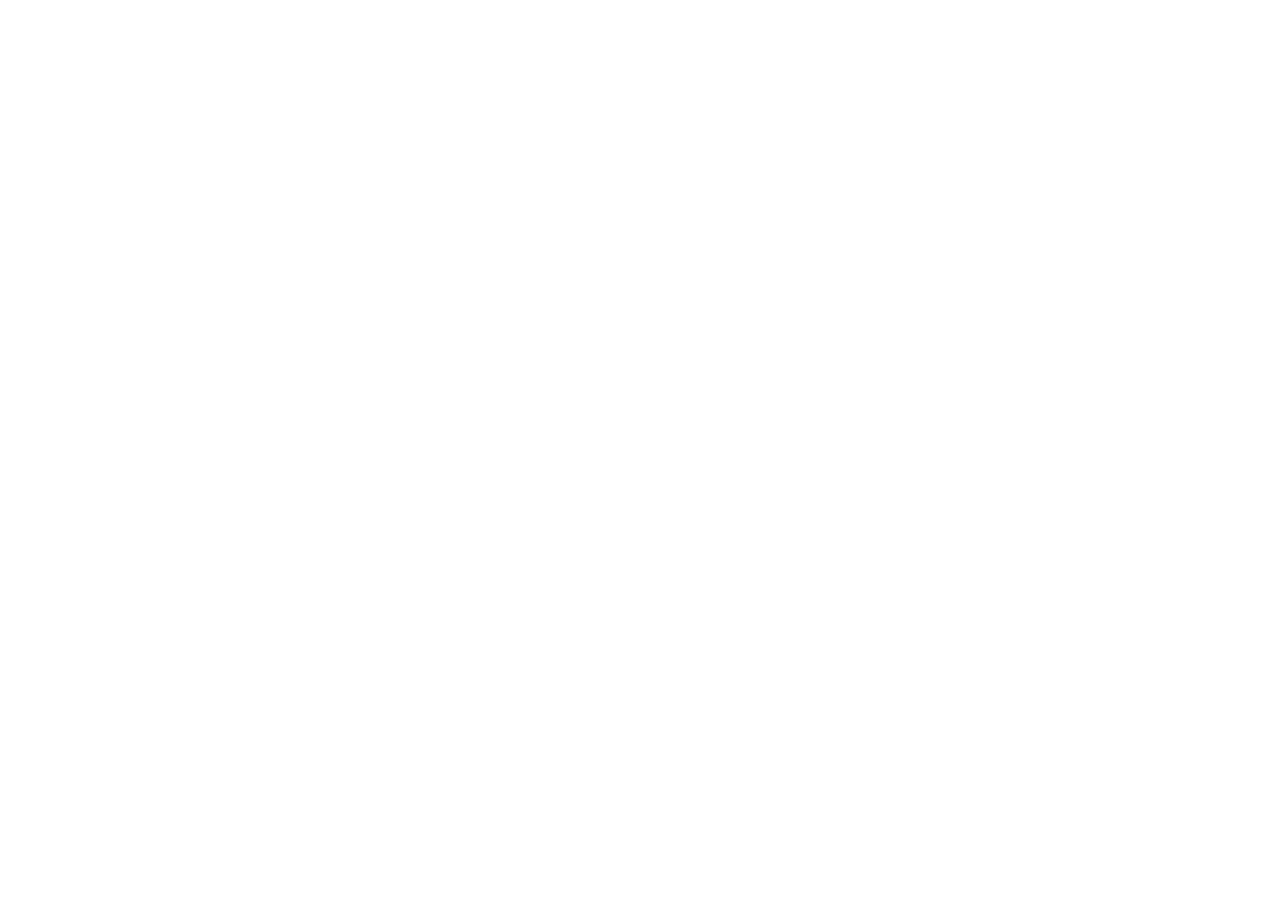
==== mockups/contact.html @ 0686ee2c "Homepage" ====
<!DOCTYPE html>
<html lang="en">
<head>
    <meta charset="UTF-8">
    <meta name="viewport" content="width=device-width, initial-scale=1.0">
    <title>Document</title>
</head>
<body>
    
</body>
</html>
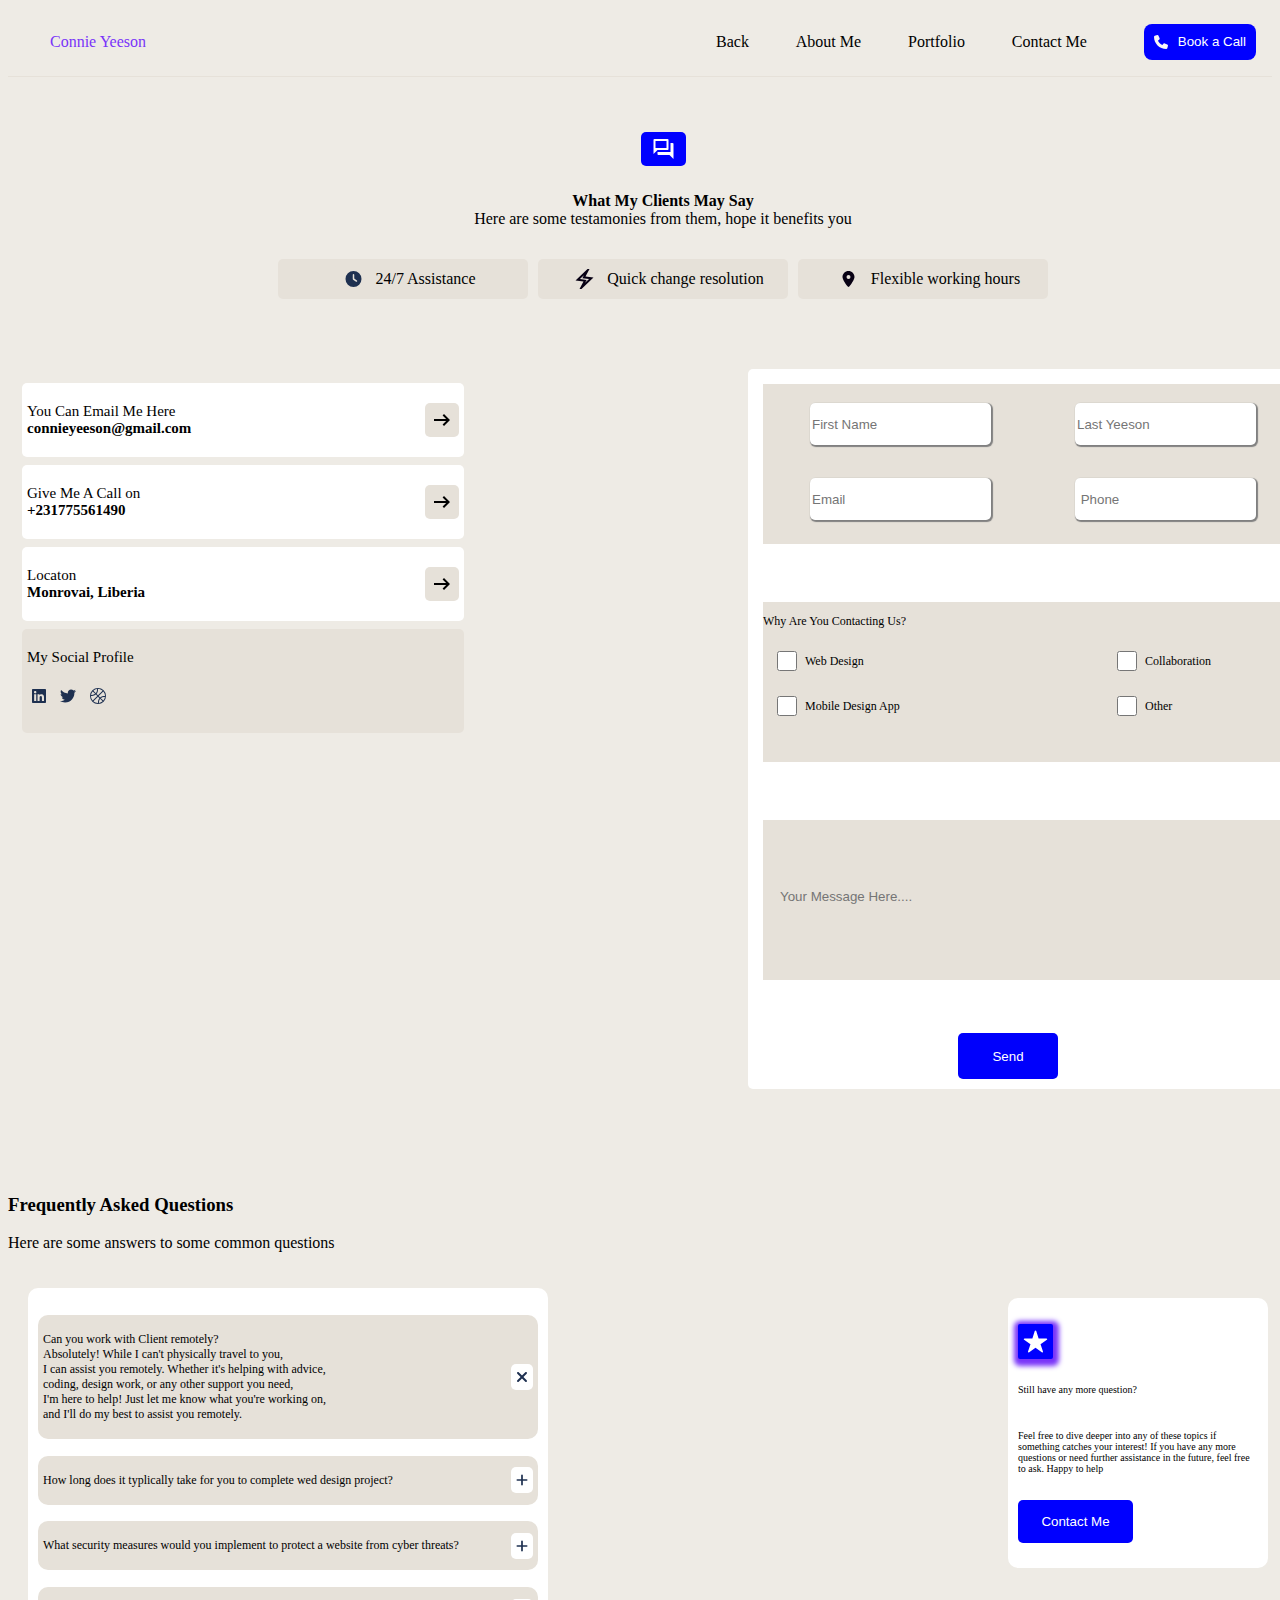
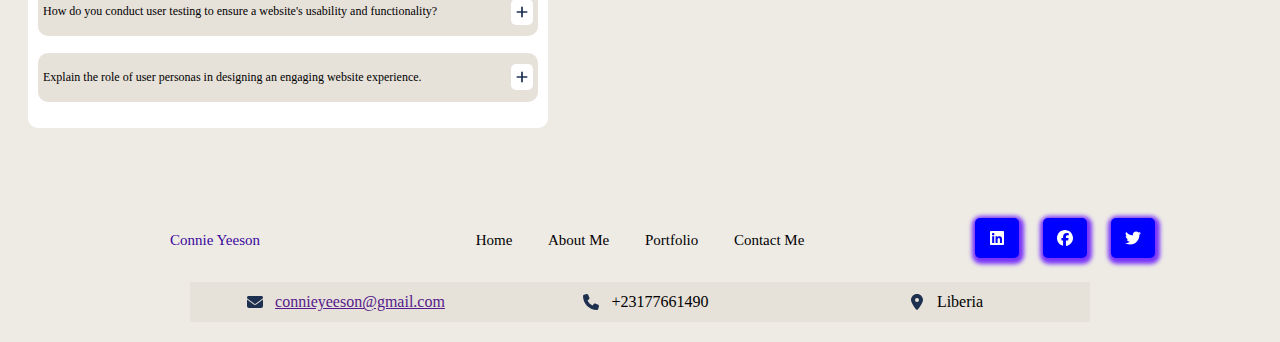
==== commit 8e9ebfd0: "Contact page" ====
--- a/mockups/contact.html
+++ b/mockups/contact.html
@@ -4,8 +4,226 @@
     <meta charset="UTF-8">
     <meta name="viewport" content="width=device-width, initial-scale=1.0">
     <title>Document</title>
+    <link rel="stylesheet" href="./contact.css">
 </head>
 <body>
     
+    <div class="heading">
+        <div>
+            <p>Connie Yeeson</p>
+        </div>
+        <div>
+            <a href="./index.html"> Back</a> 
+            <a href="./contact.html">About Me</a> 
+           <a href="./portfolio.html"> Portfolio</a> 
+           <a href="./index.html"> Contact Me</a>  
+           <button>
+            <svg xmlns="http://www.w3.org/2000/svg" height="16" width="16" viewBox="0 0 512 512"><!--!Font Awesome Free 6.5.0 by @fontawesome - https://fontawesome.com License - https://fontawesome.com/license/free Copyright 2023 Fonticons, Inc.--><path fill="#f9f6f6" d="M164.9 24.6c-7.7-18.6-28-28.5-47.4-23.2l-88 24C12.1 30.2 0 46 0 64C0 311.4 200.6 512 448 512c18 0 33.8-12.1 38.6-29.5l24-88c5.3-19.4-4.6-39.7-23.2-47.4l-96-40c-16.3-6.8-35.2-2.1-46.3 11.6L304.7 368C234.3 334.7 177.3 277.7 144 207.3L193.3 167c13.7-11.2 18.4-30 11.6-46.3l-40-96z"/></svg> 
+            Book a Call
+         </button>
+        </div>
+    </div>
+
+    <div class="section1">
+        <div>
+            <svg xmlns="http://www.w3.org/2000/svg" height="24" viewBox="0 -960 960 960" width="24"><path d="M280-240q-17 0-28.5-11.5T240-280v-80h520v-360h80q17 0 28.5 11.5T880-680v600L720-240H280ZM80-280v-560q0-17 11.5-28.5T120-880h520q17 0 28.5 11.5T680-840v360q0 17-11.5 28.5T640-440H240L80-280Zm520-240v-280H160v280h440Zm-440 0v-280 280Z"/></svg>
+        </div>
+        
+       <div> 
+        <p> 
+           <b>What My Clients May Say </b>  <br>
+            Here are some testamonies from them, hope it benefits you 
+        </p>
+       </div>
+        <div class="section1Child">
+            <div>
+                <svg xmlns="http://www.w3.org/2000/svg" height="16" width="16" viewBox="0 0 512 512"><!--!Font Awesome Free 6.5.1 by @fontawesome - https://fontawesome.com License - https://fontawesome.com/license/free Copyright 2023 Fonticons, Inc.--><path opacity="1" fill="#1E3050" d="M256 0a256 256 0 1 1 0 512A256 256 0 1 1 256 0zM232 120V256c0 8 4 15.5 10.7 20l96 64c11 7.4 25.9 4.4 33.3-6.7s4.4-25.9-6.7-33.3L280 243.2V120c0-13.3-10.7-24-24-24s-24 10.7-24 24z"/></svg>  
+                24/7 Assistance
+            </div>
+            <div> 
+                <svg xmlns="http://www.w3.org/2000/svg" height="24" viewBox="0 -960 960 960" width="24"><path d="m280-80 160-300-320-40 480-460h80L520-580l320 40L360-80h-80Zm222-247 161-154-269-34 63-117-160 154 268 33-63 118Zm-22-153Z"/></svg>
+                <p> Quick change resolution</p>
+            </div>
+            <div class=""> 
+                <svg xmlns="http://www.w3.org/2000/svg" height="16" width="12" viewBox="0 0 384 512"><!--!Font Awesome Free 6.5.1 by @fontawesome - https://fontawesome.com License - https://fontawesome.com/license/free Copyright 2023 Fonticons, Inc.--><path opacity="1" fill="#fffff" d="M215.7 499.2C267 435 384 279.4 384 192C384 86 298 0 192 0S0 86 0 192c0 87.4 117 243 168.3 307.2c12.3 15.3 35.1 15.3 47.4 0zM192 128a64 64 0 1 1 0 128 64 64 0 1 1 0-128z"/></svg>
+                <P> Flexible working hours </P>
+            </div>
+        </div>
+       
+    </div>
+    <div class="section2">
+
+        <div class="section2Child">
+            <span>
+                <p>You Can Email Me Here <br> <b> connieyeeson@gmail.com </b></p>
+                <svg xmlns="http://www.w3.org/2000/svg" height="24" viewBox="0 -960 960 960" width="24"><path d="m560-240-56-58 142-142H160v-80h486L504-662l56-58 240 240-240 240Z"/></svg>            </span>
+            <span>
+                <p> Give Me A Call on <br> <b> +231775561490</b> </p>
+                <svg xmlns="http://www.w3.org/2000/svg" height="24" viewBox="0 -960 960 960" width="24"><path d="m560-240-56-58 142-142H160v-80h486L504-662l56-58 240 240-240 240Z"/></svg>            </span>
+            <span>
+                <p>Locaton  <br> <b> Monrovai, Liberia</b></p>
+                <svg xmlns="http://www.w3.org/2000/svg" height="24" viewBox="0 -960 960 960" width="24"><path d="m560-240-56-58 142-142H160v-80h486L504-662l56-58 240 240-240 240Z"/></svg>            </span>
+            <span class="profileBar">
+                <p> My Social Profile <br> <br>
+                    <svg xmlns="http://www.w3.org/2000/svg" height="16" width="14" viewBox="0 0 448 512"><!--!Font Awesome Free 6.5.1 by @fontawesome - https://fontawesome.com License - https://fontawesome.com/license/free Copyright 2023 Fonticons, Inc.--><path opacity="1" fill="#1E3050" d="M416 32H31.9C14.3 32 0 46.5 0 64.3v383.4C0 465.5 14.3 480 31.9 480H416c17.6 0 32-14.5 32-32.3V64.3c0-17.8-14.4-32.3-32-32.3zM135.4 416H69V202.2h66.5V416zm-33.2-243c-21.3 0-38.5-17.3-38.5-38.5S80.9 96 102.2 96c21.2 0 38.5 17.3 38.5 38.5 0 21.3-17.2 38.5-38.5 38.5zm282.1 243h-66.4V312c0-24.8-.5-56.7-34.5-56.7-34.6 0-39.9 27-39.9 54.9V416h-66.4V202.2h63.7v29.2h.9c8.9-16.8 30.6-34.5 62.9-34.5 67.2 0 79.7 44.3 79.7 101.9V416z"/></svg>
+                    <svg xmlns="http://www.w3.org/2000/svg" height="16" width="16" viewBox="0 0 512 512"><!--!Font Awesome Free 6.5.1 by @fontawesome - https://fontawesome.com License - https://fontawesome.com/license/free Copyright 2023 Fonticons, Inc.--><path opacity="1" fill="#1E3050" d="M459.4 151.7c.3 4.5 .3 9.1 .3 13.6 0 138.7-105.6 298.6-298.6 298.6-59.5 0-114.7-17.2-161.1-47.1 8.4 1 16.6 1.3 25.3 1.3 49.1 0 94.2-16.6 130.3-44.8-46.1-1-84.8-31.2-98.1-72.8 6.5 1 13 1.6 19.8 1.6 9.4 0 18.8-1.3 27.6-3.6-48.1-9.7-84.1-52-84.1-103v-1.3c14 7.8 30.2 12.7 47.4 13.3-28.3-18.8-46.8-51-46.8-87.4 0-19.5 5.2-37.4 14.3-53 51.7 63.7 129.3 105.3 216.4 109.8-1.6-7.8-2.6-15.9-2.6-24 0-57.8 46.8-104.9 104.9-104.9 30.2 0 57.5 12.7 76.7 33.1 23.7-4.5 46.5-13.3 66.6-25.3-7.8 24.4-24.4 44.8-46.1 57.8 21.1-2.3 41.6-8.1 60.4-16.2-14.3 20.8-32.2 39.3-52.6 54.3z"/></svg>
+                    <svg xmlns="http://www.w3.org/2000/svg" height="16" width="16" viewBox="0 0 512 512"><!--!Font Awesome Free 6.5.1 by @fontawesome - https://fontawesome.com License - https://fontawesome.com/license/free Copyright 2023 Fonticons, Inc.--><path opacity="1" fill="#1E3050" d="M290.7 477.3c-1.8-9.5-2.7-19.3-2.7-29.3c0-38.4 13.5-73.7 36.1-101.3l78.6 78.6c-31 26.9-69.5 45.4-112 52zm-32 2.7c-.9 0-1.8 0-2.7 0c-56.1 0-107.4-20.6-146.7-54.7L256 278.6 301.4 324C273.1 357.5 256 400.7 256 448c0 10.9 .9 21.6 2.7 32zM324 301.4L278.6 256 425.3 109.3C459.4 148.6 480 199.9 480 256c0 .9 0 1.8 0 2.7c-10.4-1.7-21.1-2.7-32-2.7c-47.3 0-90.5 17.1-124 45.4zm22.7 22.7C374.3 301.5 409.6 288 448 288c10 0 19.8 .9 29.3 2.7c-6.6 42.5-25.1 81-52 112l-78.6-78.6zM256 233.4L210.6 188C238.9 154.5 256 111.3 256 64c0-10.9-.9-21.6-2.7-32c.9 0 1.8 0 2.7 0c56.1 0 107.4 20.6 146.7 54.7L256 233.4zm-68.1-68.1L109.3 86.7c31-26.9 69.5-45.4 112-52C223.1 44.2 224 54 224 64c0 38.4-13.5 73.7-36.1 101.3zm-22.6 22.6C137.7 210.5 102.4 224 64 224c-10 0-19.8-.9-29.3-2.7c6.6-42.5 25.1-81 52-112l78.6 78.6zM32 253.3c10.4 1.7 21.1 2.7 32 2.7c47.3 0 90.5-17.1 124-45.4L233.4 256 86.7 402.7C52.6 363.4 32 312.1 32 256c0-.9 0-1.8 0-2.7zM256 512A256 256 0 1 0 256 0a256 256 0 1 0 0 512z"/></svg>
+                </p> <br>
+                
+
+            </span>
+        </div>
+        <div class="userIdenity">
+           <div>
+              <div>
+                <span> <input type="text" placeholder="First Name"></span>
+                <span> <input type="text" placeholder="Last Yeeson"></span>
+              </div>
+              <div>
+                <span> <input type="text" placeholder="Email"></span>
+                <span> <input type="text" placeholder=" Phone"></span>
+              </div>
+           </div>
+           <div class="checkBar">
+               <p> Why Are You Contacting Us?</p>
+
+                <div>
+                    <span> <input type="checkbox"> <p>Web Design</p></span>
+                    <span> <input type="checkbox"> <p>Collaboration</p></span>
+                  </div>
+                  <div>
+                    <span> <input type="checkbox"> <p>Mobile Design App</p></span>
+                    <span> <input type="checkbox"> <p>Other</p></span>
+                  </div>
+           </div>
+           <div class="commitSection">
+
+                <input type="text" placeholder="Your Message Here...." >
+           </div>
+          
+                <button> 
+                    <p>Send</p>
+                </button>
+
+        </div>
+    </div>
+    <div>
+
+<br><br>
+<br> <br>
+<br> <br>
+<br><br>
+<br><br>
+<br><br>
+<br><br>
+<br><br>
+<br><br>
+<br><br>
+<br> <br>
+
+<div class="question">
+    <p> 
+        <h3> Frequently Asked Questions </h3>
+        Here are some answers to some common questions
+    </p>
+</div>
+
+<div class="questionsBar">
+
+    <div>
+        <span>
+            <p>
+                Can you work with Client remotely? <br>
+                Absolutely! While I can't physically travel to you, <br>
+                I can assist you remotely. Whether it's helping with advice,<br>
+                coding, design work, or any other support you need, <br>
+                I'm here to help! Just let me know what you're working on,  <br>
+                and I'll do my best to assist you remotely.
+            </p>
+            <svg xmlns="http://www.w3.org/2000/svg" height="16" width="12" viewBox="0 0 384 512"><!--!Font Awesome Free 6.5.1 by @fontawesome - https://fontawesome.com License - https://fontawesome.com/license/free Copyright 2023 Fonticons, Inc.--><path opacity="1" fill="#1E3050" d="M342.6 150.6c12.5-12.5 12.5-32.8 0-45.3s-32.8-12.5-45.3 0L192 210.7 86.6 105.4c-12.5-12.5-32.8-12.5-45.3 0s-12.5 32.8 0 45.3L146.7 256 41.4 361.4c-12.5 12.5-12.5 32.8 0 45.3s32.8 12.5 45.3 0L192 301.3 297.4 406.6c12.5 12.5 32.8 12.5 45.3 0s12.5-32.8 0-45.3L237.3 256 342.6 150.6z"/></svg>
+
+
+        </span>
+        <span>
+            <p>
+                How long does it typlically take for you to complete wed design project?
+            </p>
+            <svg xmlns="http://www.w3.org/2000/svg" height="16" width="14" viewBox="0 0 448 512"><!--!Font Awesome Free 6.5.1 by @fontawesome - https://fontawesome.com License - https://fontawesome.com/license/free Copyright 2023 Fonticons, Inc.--><path opacity="1" fill="#1E3050" d="M256 80c0-17.7-14.3-32-32-32s-32 14.3-32 32V224H48c-17.7 0-32 14.3-32 32s14.3 32 32 32H192V432c0 17.7 14.3 32 32 32s32-14.3 32-32V288H400c17.7 0 32-14.3 32-32s-14.3-32-32-32H256V80z"/></svg>
+        </span>
+        <span>
+            <p>
+                 What security measures would you implement to protect a website from cyber threats? 
+             </p>
+             <svg xmlns="http://www.w3.org/2000/svg" height="16" width="14" viewBox="0 0 448 512"><!--!Font Awesome Free 6.5.1 by @fontawesome - https://fontawesome.com License - https://fontawesome.com/license/free Copyright 2023 Fonticons, Inc.--><path opacity="1" fill="#1E3050" d="M256 80c0-17.7-14.3-32-32-32s-32 14.3-32 32V224H48c-17.7 0-32 14.3-32 32s14.3 32 32 32H192V432c0 17.7 14.3 32 32 32s32-14.3 32-32V288H400c17.7 0 32-14.3 32-32s-14.3-32-32-32H256V80z"/></svg>
+        </span>
+        <span>
+            <p>How do you conduct user testing to ensure a website's usability and functionality?</p>
+            <svg xmlns="http://www.w3.org/2000/svg" height="16" width="14" viewBox="0 0 448 512"><!--!Font Awesome Free 6.5.1 by @fontawesome - https://fontawesome.com License - https://fontawesome.com/license/free Copyright 2023 Fonticons, Inc.--><path opacity="1" fill="#1E3050" d="M256 80c0-17.7-14.3-32-32-32s-32 14.3-32 32V224H48c-17.7 0-32 14.3-32 32s14.3 32 32 32H192V432c0 17.7 14.3 32 32 32s32-14.3 32-32V288H400c17.7 0 32-14.3 32-32s-14.3-32-32-32H256V80z"/></svg>
+        </span>
+        <span>
+           <p> Explain the role of user personas in designing an engaging website experience.</p>
+           <svg xmlns="http://www.w3.org/2000/svg" height="16" width="14" viewBox="0 0 448 512"><!--!Font Awesome Free 6.5.1 by @fontawesome - https://fontawesome.com License - https://fontawesome.com/license/free Copyright 2023 Fonticons, Inc.--><path opacity="1" fill="#1E3050" d="M256 80c0-17.7-14.3-32-32-32s-32 14.3-32 32V224H48c-17.7 0-32 14.3-32 32s14.3 32 32 32H192V432c0 17.7 14.3 32 32 32s32-14.3 32-32V288H400c17.7 0 32-14.3 32-32s-14.3-32-32-32H256V80z"/></svg>
+
+        </span>
+    </div>
+    <div class="rateBar">
+        <div>
+        
+            <svg xmlns="http://www.w3.org/2000/svg" width="512" height="512" viewBox="0 0 512 512" bg="blue"><path d="M394,480a16,16,0,0,1-9.39-3L256,383.76,127.39,477a16,16,0,0,1-24.55-18.08L153,310.35,23,221.2A16,16,0,0,1,32,192H192.38l48.4-148.95a16,16,0,0,1,30.44,0l48.4,149H480a16,16,0,0,1,9.05,29.2L359,310.35l50.13,148.53A16,16,0,0,1,394,480Z"/></svg>
+            <p>
+                Still have any more question?
+            </p>
+            <p>
+                Feel free to dive deeper into any of these topics if something catches your interest!
+               If you have any more questions or need further assistance in the future, feel free to ask. Happy to help
+            </p>
+            <button>
+                <p>Contact Me </p>
+            </button>
+        </div>
+    </div>
+
+</div>
+
+<div class="section5">
+    <div>
+        <p>Connie Yeeson</p>
+    </div>
+    <div>
+       <nav>Home</nav>
+       <nav>About Me</nav>
+       <nav>Portfolio</nav>
+       <nav>Contact Me </nav>
+    </div>
+    <div>
+        <span class="icons">
+            <span>
+            <svg xmlns="http://www.w3.org/2000/svg" height="16" width="14" viewBox="0 0 448 512"><!--!Font Awesome Free 6.5.1 by @fontawesome - https://fontawesome.com License - https://fontawesome.com/license/free Copyright 2023 Fonticons, Inc.--><path opacity="1" fill="#ffffff" d="M416 32H31.9C14.3 32 0 46.5 0 64.3v383.4C0 465.5 14.3 480 31.9 480H416c17.6 0 32-14.5 32-32.3V64.3c0-17.8-14.4-32.3-32-32.3zM135.4 416H69V202.2h66.5V416zm-33.2-243c-21.3 0-38.5-17.3-38.5-38.5S80.9 96 102.2 96c21.2 0 38.5 17.3 38.5 38.5 0 21.3-17.2 38.5-38.5 38.5zm282.1 243h-66.4V312c0-24.8-.5-56.7-34.5-56.7-34.6 0-39.9 27-39.9 54.9V416h-66.4V202.2h63.7v29.2h.9c8.9-16.8 30.6-34.5 62.9-34.5 67.2 0 79.7 44.3 79.7 101.9V416z"/></svg>
+            <svg xmlns="http://www.w3.org/2000/svg" height="16" width="16" viewBox="0 0 512 512"><!--!Font Awesome Free 6.5.1 by @fontawesome - https://fontawesome.com License - https://fontawesome.com/license/free Copyright 2023 Fonticons, Inc.--><path opacity="1" fill="#ffffff" d="M512 256C512 114.6 397.4 0 256 0S0 114.6 0 256C0 376 82.7 476.8 194.2 504.5V334.2H141.4V256h52.8V222.3c0-87.1 39.4-127.5 125-127.5c16.2 0 44.2 3.2 55.7 6.4V172c-6-.6-16.5-1-29.6-1c-42 0-58.2 15.9-58.2 57.2V256h83.6l-14.4 78.2H287V510.1C413.8 494.8 512 386.9 512 256h0z"/></svg>
+            <svg xmlns="http://www.w3.org/2000/svg" height="16" width="16" viewBox="0 0 512 512"><!--!Font Awesome Free 6.5.1 by @fontawesome - https://fontawesome.com License - https://fontawesome.com/license/free Copyright 2023 Fonticons, Inc.--><path opacity="1" fill="#ffffff" d="M459.4 151.7c.3 4.5 .3 9.1 .3 13.6 0 138.7-105.6 298.6-298.6 298.6-59.5 0-114.7-17.2-161.1-47.1 8.4 1 16.6 1.3 25.3 1.3 49.1 0 94.2-16.6 130.3-44.8-46.1-1-84.8-31.2-98.1-72.8 6.5 1 13 1.6 19.8 1.6 9.4 0 18.8-1.3 27.6-3.6-48.1-9.7-84.1-52-84.1-103v-1.3c14 7.8 30.2 12.7 47.4 13.3-28.3-18.8-46.8-51-46.8-87.4 0-19.5 5.2-37.4 14.3-53 51.7 63.7 129.3 105.3 216.4 109.8-1.6-7.8-2.6-15.9-2.6-24 0-57.8 46.8-104.9 104.9-104.9 30.2 0 57.5 12.7 76.7 33.1 23.7-4.5 46.5-13.3 66.6-25.3-7.8 24.4-24.4 44.8-46.1 57.8 21.1-2.3 41.6-8.1 60.4-16.2-14.3 20.8-32.2 39.3-52.6 54.3z"/></svg>
+            </span>
+       </span>
+    </div>
+
+</div>
+
+<div class="section6">
+    <div>
+        <svg xmlns="http://www.w3.org/2000/svg" height="16" width="16" viewBox="0 0 512 512"><!--!Font Awesome Free 6.5.1 by @fontawesome - https://fontawesome.com License - https://fontawesome.com/license/free Copyright 2023 Fonticons, Inc.--><path opacity="1" fill="#1E3050" d="M48 64C21.5 64 0 85.5 0 112c0 15.1 7.1 29.3 19.2 38.4L236.8 313.6c11.4 8.5 27 8.5 38.4 0L492.8 150.4c12.1-9.1 19.2-23.3 19.2-38.4c0-26.5-21.5-48-48-48H48zM0 176V384c0 35.3 28.7 64 64 64H448c35.3 0 64-28.7 64-64V176L294.4 339.2c-22.8 17.1-54 17.1-76.8 0L0 176z"/></svg>
+        <a href="">connieyeeson@gmail.com</a>
+    </div>
+    <div> 
+        <svg xmlns="http://www.w3.org/2000/svg" height="16" width="16" viewBox="0 0 512 512"><!--!Font Awesome Free 6.5.1 by @fontawesome - https://fontawesome.com License - https://fontawesome.com/license/free Copyright 2023 Fonticons, Inc.--><path opacity="1" fill="#1E3050" d="M164.9 24.6c-7.7-18.6-28-28.5-47.4-23.2l-88 24C12.1 30.2 0 46 0 64C0 311.4 200.6 512 448 512c18 0 33.8-12.1 38.6-29.5l24-88c5.3-19.4-4.6-39.7-23.2-47.4l-96-40c-16.3-6.8-35.2-2.1-46.3 11.6L304.7 368C234.3 334.7 177.3 277.7 144 207.3L193.3 167c13.7-11.2 18.4-30 11.6-46.3l-40-96z"/></svg>
+        <p>+23177661490</p>
+    </div>
+    <div> 
+        <svg xmlns="http://www.w3.org/2000/svg" height="16" width="12" viewBox="0 0 384 512"><!--!Font Awesome Free 6.5.1 by @fontawesome - https://fontawesome.com License - https://fontawesome.com/license/free Copyright 2023 Fonticons, Inc.--><path opacity="1" fill="#1E3050" d="M215.7 499.2C267 435 384 279.4 384 192C384 86 298 0 192 0S0 86 0 192c0 87.4 117 243 168.3 307.2c12.3 15.3 35.1 15.3 47.4 0zM192 128a64 64 0 1 1 0 128 64 64 0 1 1 0-128z"/></svg>
+        <P>Liberia</P>
+    </div>
+</div>
+</body>
+</html>
+
+
 </body>
 </html>--- a/mockups/contact.css
+++ b/mockups/contact.css
@@ -0,0 +1,429 @@
+body {
+
+    background-color:#eeebe5 ;
+}
+.heading {
+
+    /* background-color: aliceblue; */
+    display: flex;
+    justify-content: space-between;
+    margin-right: 10px;
+    width: 100%;
+    border-bottom: 1px #e6e1d9 solid;
+
+}
+
+.heading div {
+
+    display: flex;
+    /* background-color: antiquewhite; */
+    padding: 6px;
+    width: 550px;
+    justify-content: space-between;
+    align-items: center;
+}
+
+.heading a {
+
+    text-decoration: none;
+    color: black;
+}
+
+
+.heading p {
+    color: #7934f9;
+    cursor: pointer;
+    margin-left: 36px;
+}
+
+.heading button {
+
+    padding: 10px;
+    margin:10px;
+    display: flex;
+    background-color: blue;
+    color:#ffffff ;
+    border: none;
+    border-radius: 8px;
+    cursor: pointer;
+}
+
+.heading svg {
+
+    display: flex;
+    margin-right: 10px;
+    width: 14px;
+}
+ a:hover {
+
+   cursor: pointer;
+   background-color: #ffffff; 
+   width: 100px;
+   padding: 5px;
+   text-align: center;
+   border-radius: 10px;
+
+}
+
+.section1 {
+
+    padding: 30px;
+    display: flex;
+    flex-direction: column;
+    align-items: center;
+    justify-content: space-around;
+    width: 1250px;
+    margin-left: auto;
+    margin-right: auto;
+    margin-top: 20px;
+    border-radius: 10px;
+}
+
+.section1 div {
+
+    display: flex;
+    justify-content: center;
+    align-items: center;
+    text-align: center;
+    margin: 5px;
+    
+
+} 
+
+.section1 div svg {
+
+
+    width: 35px;
+    padding: 5px;
+    background-color: blue;
+    border-radius: 05px;
+    fill: white;
+
+}
+
+
+
+.section1 .section1Child div {
+
+    background-color: #e6e1d9;
+    width: 250px;
+    height: 40px;
+    display:flex;
+    justify-content: center;
+    border-radius: 5px;
+
+
+}
+
+.section1 .section1Child svg {
+
+    background-color: #e6e1d9;
+    fill: #080114;
+}
+
+.section2 {
+
+
+    display: flex;
+    flex-direction:row;
+    align-items:start;
+    justify-content: space-between;
+    width: 1300px;
+    height: 400px;
+    margin-left: auto;
+    margin-right: auto;
+    margin-top: 20px;
+    border-radius: 10px;
+    padding: 10px;
+
+}
+
+.section2 .section2Child {
+
+    width: 450px;
+    margin-top: 10px;
+    display: flex;
+    flex-direction: column;
+    
+    
+
+}
+
+.section2 .section2Child span {
+
+    display: flex;
+    background-color:#ffffff;
+    margin: 4px;
+    justify-content: space-between;
+    align-items: center;
+    padding: 5px;
+    border-radius: 5px;
+    font-size: 15px;
+}
+
+.section2 .section2Child span svg {
+
+    background-color: #e6e1d9;
+    padding: 5px;
+    border-radius: 5px;
+}
+
+
+
+.section2 .section2Child  .profileBar {
+
+    background-color: #e6e1d9;
+    display: flex;
+}
+
+ .section2 .userIdenity {
+
+    background-color:#ffffff;
+    border-radius: 5px;
+    width: 550px;
+    height: 700px;
+    display: flex;
+    flex-direction: column;
+    justify-content: space-between;
+    padding: 10px;
+}
+
+.section2 .userIdenity div {
+
+    background-color: #e6e1d9;
+    height: 160px;
+    margin: 5px;
+}
+
+.section2 .userIdenity div div {
+
+    height: 70px;
+    display: flex;
+    align-items: center;
+    justify-content: space-around;
+
+}
+
+.section2 .userIdenity div div input {
+
+    height: 40px;
+    border: none;
+    border-radius:5px;
+    box-shadow: #808080 1px 1px 1px 1px;
+}
+
+
+
+.section2  .userIdenity  .checkBar div {
+
+    height: 40px;
+    display: flex;
+    justify-content: space-between;
+}
+.section2  .userIdenity  .checkBar span {
+
+    height: 40px;
+    display: flex;
+    align-items: center;
+    width: 190px;
+}
+
+.section2  .userIdenity  .checkBar  p {
+
+    font-size: 12px;
+
+}
+
+.section2  .userIdenity  .checkBar div span input {
+
+    width: 30px;
+    height: 20px;
+    box-shadow: none;
+
+}
+
+.commitSection input {
+
+    width: 500px;
+    height: 150px;
+    margin-left: 15px;
+    border: none;
+    background-color: #e6e1d9;
+}
+
+
+.section2  .userIdenity  button {
+
+    background-color: #0000FC;
+    border: none;
+    color: white;
+    width: 100px;
+    padding: 02px;
+    border-radius: 5px;
+    margin-left: 200px;
+    font-weight: 800px;
+
+}
+
+.question p {
+
+    background-color: #8b3838;
+
+}
+
+.questionsBar {
+
+    width: 1250px;
+    margin-left:auto;
+    margin-right: auto;
+    height: 500px;
+    display: flex;
+    justify-content: space-between;
+    padding: 20px;
+}
+
+
+.questionsBar div {
+
+    background-color:white;
+    width: 500px;
+    height: 420px;
+    display: flex;
+    flex-direction: column;
+    justify-content: space-evenly;
+    padding: 10px;
+    border-radius: 10px;
+
+
+}
+
+.questionsBar div span {
+
+    background-color: #e6e1d9;
+    border-radius: 10px;
+    font-size: 12px;
+    padding: 5px;
+    display: flex;
+    justify-content: space-between;
+    align-items: center;
+
+
+}
+
+
+.questionsBar div svg {
+
+    background-color: white;
+    padding: 5px;
+    border-radius: 5px;
+    width: 12px;
+}
+
+.questionsBar .rateBar {
+
+    background-color:#eeebe5 ;
+}
+.questionsBar .rateBar div {
+
+    background-color: white;
+    width: 240px;
+    height: 250px;
+    margin-bottom: 150px;
+    align-self: self-end;
+    font-size: 10px;
+    border-radius: 10px; 
+
+}
+
+.questionsBar .rateBar svg {
+    background-color: white;
+    width: 25px;
+    fill: white;
+    background-color: #0000ff;
+    height: 25px;
+    padding: 5px;
+    border-radius: 2px;
+    box-shadow: #7934f9 1px 2px 5px 5px;
+}
+
+.questionsBar .rateBar button {
+
+    border: none;
+    background-color: blue;
+    width: 115px;
+    border-radius: 5px;
+    display: flex;
+    justify-content: center;
+    color: #ffffff;
+
+}
+
+.questionsBar .rateBar button svg {
+
+    width: 13px;
+    margin-top: 3px;
+    box-shadow: none;        
+}
+
+.section5 {
+
+    display: flex;
+    width: 1250px;
+    margin-left: auto;
+    margin-right: auto;
+    justify-content: space-between;
+}
+
+.section5 div {
+
+    width: 400px;
+    display: flex;
+    align-items: center;
+    justify-content: space-evenly;
+    font-size: 15px;
+}
+
+.section5 div p {
+
+    color: #3b079d;
+}
+
+.section5 .icons  svg {
+
+    background-color: blue;
+    width: 20px;
+    padding: 12px;
+    border-radius: 5px;
+    box-shadow: #7934f9 1px 2px 4px 4px;
+    margin: 10px;
+    
+} 
+
+.section6 {
+    background-color:#e6e1d9;
+    display: flex;
+    align-items: center;
+    justify-content: center;
+    width: 900px;
+    height: 40px;
+    margin-left: auto;
+    margin-right: auto;
+    margin-top: 10px;
+}
+
+.section6 div {
+
+    width: 300px;
+    padding: 15px;
+    margin: 10px;
+    display: flex;
+    align-items:center;
+    justify-content: center;
+    border-radius: 5px;
+}
+
+.section6 div svg {
+
+    width: 20px;
+    margin: 10px;
+}